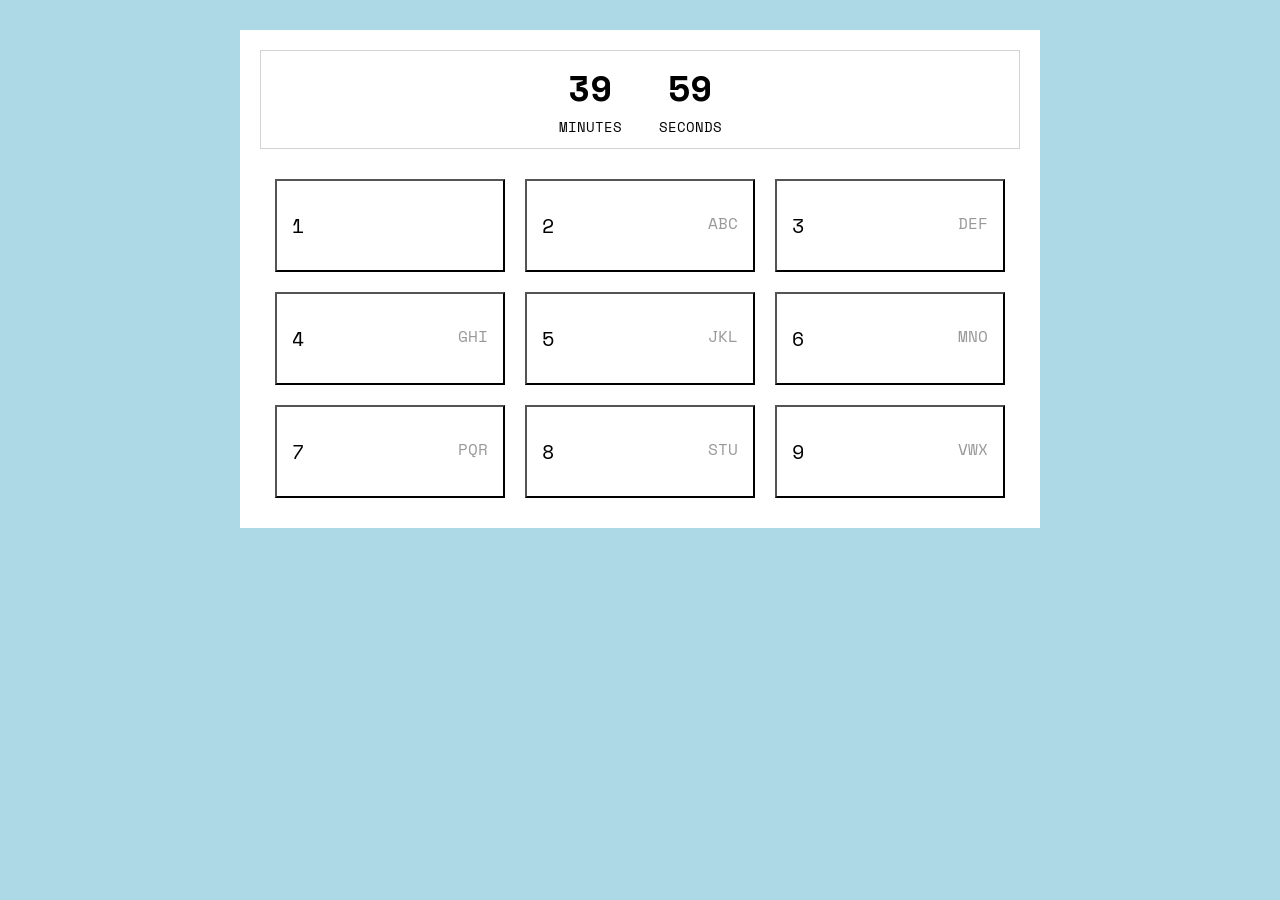
==== index.html @ 19e62eee "start of working countdown" ====
<!doctype html>
<html lang="en">
  <head>
    <meta charset="utf-8">
    <meta name="viewport" content="width=device-width, initial-scale=1, shrink-to-fit=no">
    <link href="https://fonts.googleapis.com/css?family=Space+Mono" rel="stylesheet">
    <link rel="stylesheet" href="styles.css">

    <title>Intro Video</title>
  </head>
  <body>
    <div class="max-container">
      <div class="timer" id="timer">
        <div class="center">
          <div class="time">
              <h2 id="mins">40</h2>
              <small>MINUTES</small>
            </div>
            <div class="time">
              <h2 id="secs">00</h2>
              <small>SECONDS</small>
            </div>
        </div>
      </div>
      <div class="button-container">
        <div class="row">
          <div class="button">
            <button type="button">
              1
            </button>
          </div>
          <div class="button">
            <button type="button">
              2 <small>ABC</small>
            </button>
          </div>
          <div class="button">
            <button type="button">
              3 <small>DEF</small>
            </button>
          </div>
        </div>
        <div class="row">
          <div class="button">
            <button type="button">
              4 <small>GHI</small>
            </button>
          </div>
          <div class="button">
            <button type="button">
              5 <small>JKL</small>
            </button>
          </div>
          <div class="button">
            <button type="button">
              6 <small>MNO</small>
            </button>
          </div>
        </div>
        <div class="row">
          <div class="button">
            <button type="button">
              7 <small>PQR</small>
            </button>
          </div>
          <div class="button">
            <button type="button">
              8 <small>STU</small>
            </button>
          </div>
          <div class="button">
            <button type="button">
              9 <small>VWX</small>
            </button>
          </div>
        </div>
      </div>
    </div>
    <script src="scripts.js"></script>
  </body>
</html>
---- styles.css ----
* {
  box-sizing: border-box;
  font-family: 'Space Mono', monospace;
  font-size: 100%;
  margin: 0;
  padding: 0; }

body {
  background: lightblue;
  font-size: 1em; }

.center {
  display: table;
  margin: auto;
  width: auto; }

.max-container {
  background: #FFF;
  margin: 30px auto;
  max-width: 800px;
  padding: 20px; }

.timer {
  background: transparent;
  border: 1px solid lightgray;
  margin-bottom: 20px;
  padding: 10px;
  width: 100%; }
  .timer.time-low {
    background: red;
    color: #FFF; }
  .timer .time {
    display: inline-block;
    text-align: center;
    width: 100px; }
    .timer .time h2 {
      font-size: 2.25em; }
    .timer .time small {
      font-size: .9em; }

.button-container {
  padding: 0 25px; }
  .button-container .row {
    display: flex;
    flex-flow: row nowrap;
    margin: 0 -20px; }
    .button-container .row .button {
      padding: 10px;
      width: 33.333%; }
      .button-container .row .button button {
        background: transparent;
        font-size: 1.25em;
        display: block;
        padding: 30px 15px;
        position: relative;
        text-align: left;
        width: 100%; }
        .button-container .row .button button small {
          color: #999;
          font-size: .8em;
          float: right; }

/*# sourceMappingURL=styles.css.map */
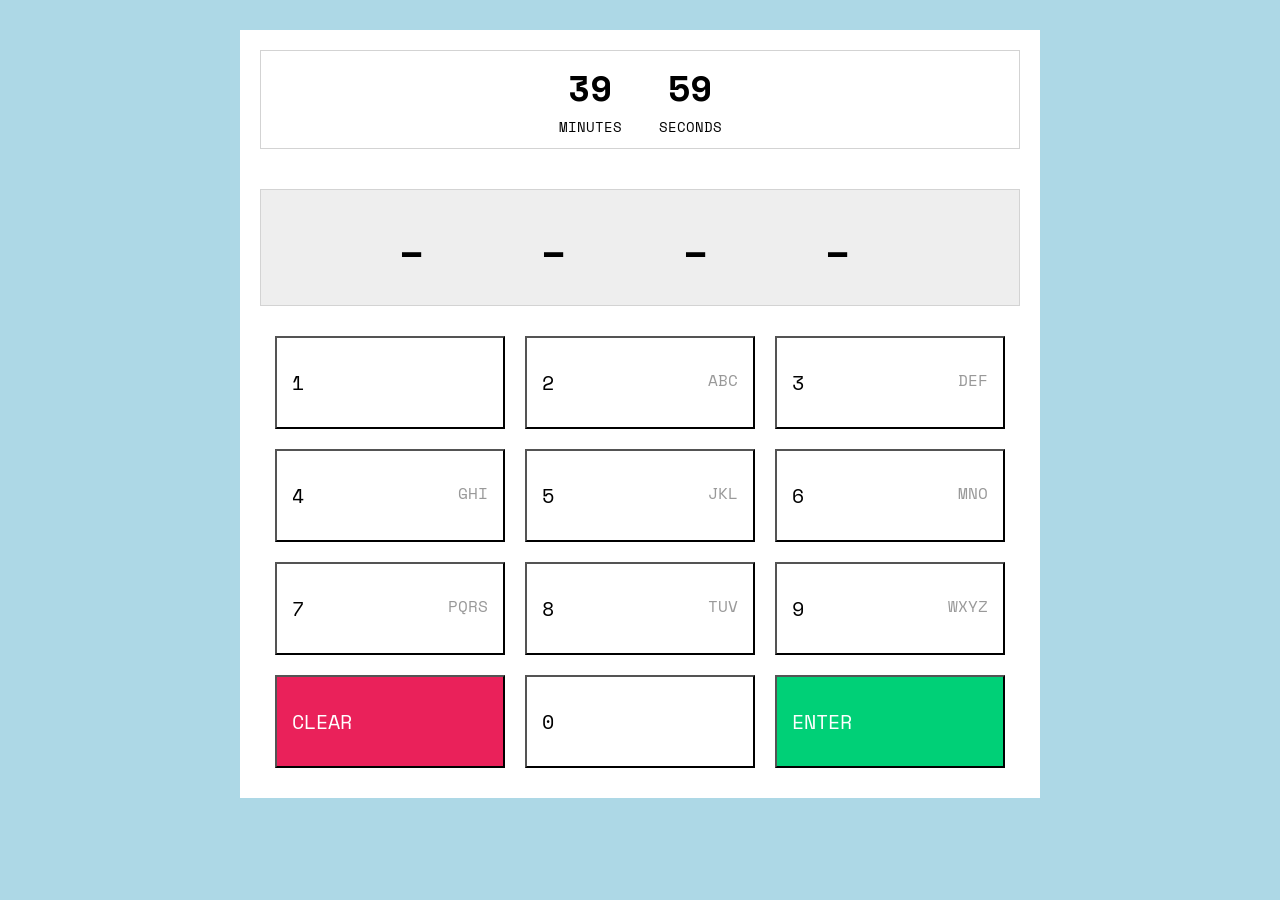
==== commit 3691a114: "add access code functionality start" ====
--- a/index.html
+++ b/index.html
@@ -22,55 +22,77 @@
             </div>
         </div>
       </div>
+      <div class="access-code">
+        <div class="center">
+          - - - -
+        </div>
+      </div>
       <div class="button-container">
         <div class="row">
           <div class="button">
-            <button type="button">
+            <button type="button" value="1">
               1
             </button>
           </div>
           <div class="button">
-            <button type="button">
+            <button type="button" value="2">
               2 <small>ABC</small>
             </button>
           </div>
           <div class="button">
-            <button type="button">
+            <button type="button" value="3">
               3 <small>DEF</small>
             </button>
           </div>
         </div>
         <div class="row">
           <div class="button">
-            <button type="button">
+            <button type="button" value="4">
               4 <small>GHI</small>
             </button>
           </div>
           <div class="button">
-            <button type="button">
+            <button type="button" value="5">
               5 <small>JKL</small>
             </button>
           </div>
           <div class="button">
-            <button type="button">
+            <button type="button" value="6">
               6 <small>MNO</small>
             </button>
           </div>
         </div>
         <div class="row">
           <div class="button">
-            <button type="button">
-              7 <small>PQR</small>
+            <button type="button" value="7">
+              7 <small>PQRS</small>
             </button>
           </div>
           <div class="button">
-            <button type="button">
-              8 <small>STU</small>
+            <button type="button" value="8">
+              8 <small>TUV</small>
             </button>
           </div>
           <div class="button">
-            <button type="button">
-              9 <small>VWX</small>
+            <button type="button" value="9">
+              9 <small>WXYZ</small>
+            </button>
+          </div>
+        </div>
+        <div class="row">
+          <div class="button">
+            <button type="button" class="clear">
+              CLEAR
+            </button>
+          </div>
+          <div class="button">
+            <button type="button" value="0">
+              0
+            </button>
+          </div>
+          <div class="button">
+            <button type="button" class="enter">
+              ENTER
             </button>
           </div>
         </div>
--- a/styles.css
+++ b/styles.css
@@ -23,7 +23,7 @@
 .timer {
   background: transparent;
   border: 1px solid lightgray;
-  margin-bottom: 20px;
+  margin-bottom: 40px;
   padding: 10px;
   width: 100%; }
   .timer.time-low {
@@ -37,6 +37,15 @@
       font-size: 2.25em; }
     .timer .time small {
       font-size: .9em; }
+
+.access-code {
+  background: #eee;
+  border: 1px solid lightgray;
+  font-size: 4em;
+  letter-spacing: .5em;
+  margin-bottom: 20px;
+  padding: 10px;
+  width: 100%; }
 
 .button-container {
   padding: 0 25px; }
@@ -59,5 +68,11 @@
           color: #999;
           font-size: .8em;
           float: right; }
+        .button-container .row .button button.enter {
+          background: #00D077;
+          color: #FFF; }
+        .button-container .row .button button.clear {
+          background: #EA215A;
+          color: #FFF; }
 
 /*# sourceMappingURL=styles.css.map */
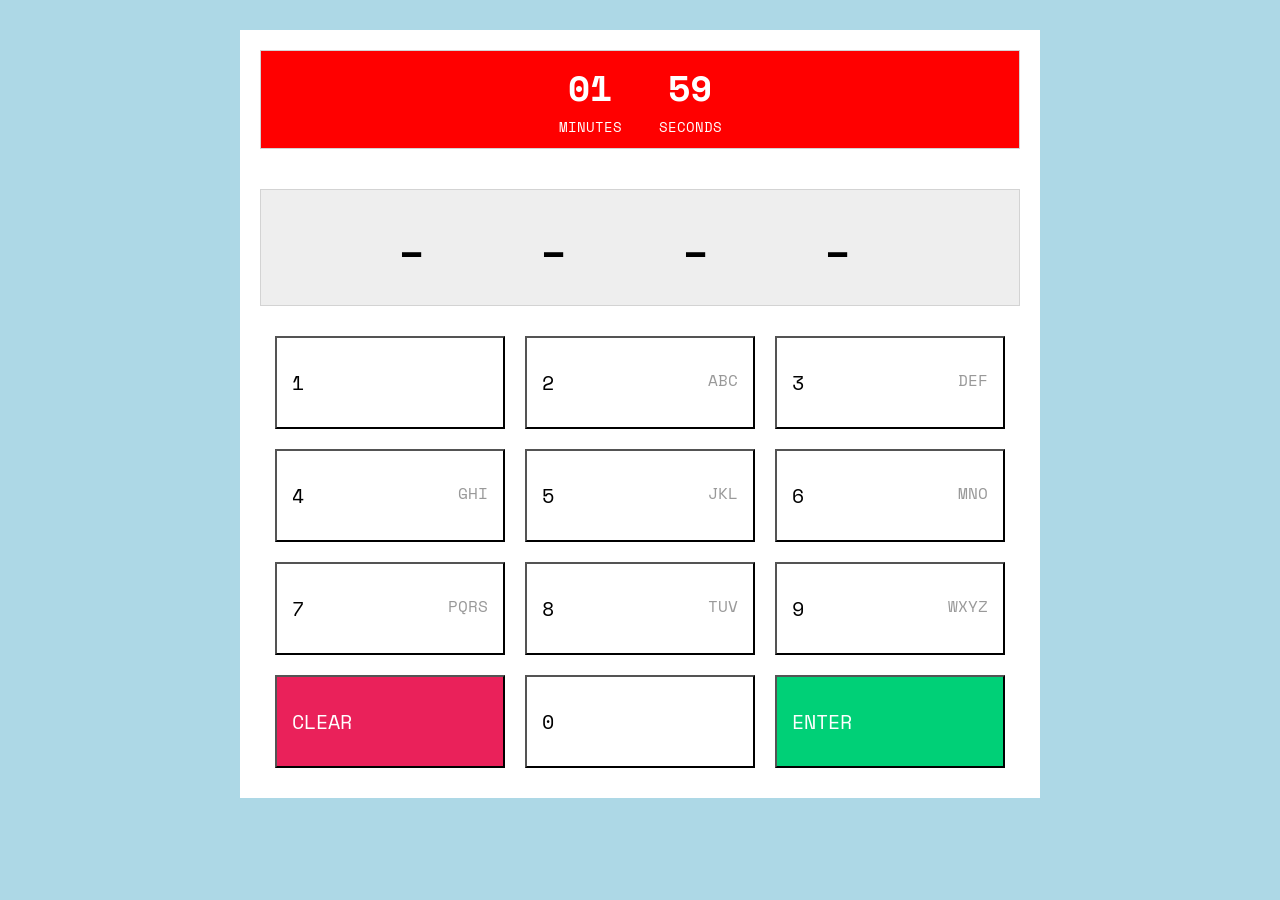
==== commit 4b71ed87: "update formatting in index and add functionality for input on access code" ====
--- a/index.html
+++ b/index.html
@@ -13,13 +13,13 @@
       <div class="timer" id="timer">
         <div class="center">
           <div class="time">
-              <h2 id="mins">40</h2>
-              <small>MINUTES</small>
-            </div>
-            <div class="time">
-              <h2 id="secs">00</h2>
-              <small>SECONDS</small>
-            </div>
+            <h2 id="mins">40</h2>
+            <small>MINUTES</small>
+          </div>
+          <div class="time">
+            <h2 id="secs">00</h2>
+            <small>SECONDS</small>
+          </div>
         </div>
       </div>
       <div class="access-code">
